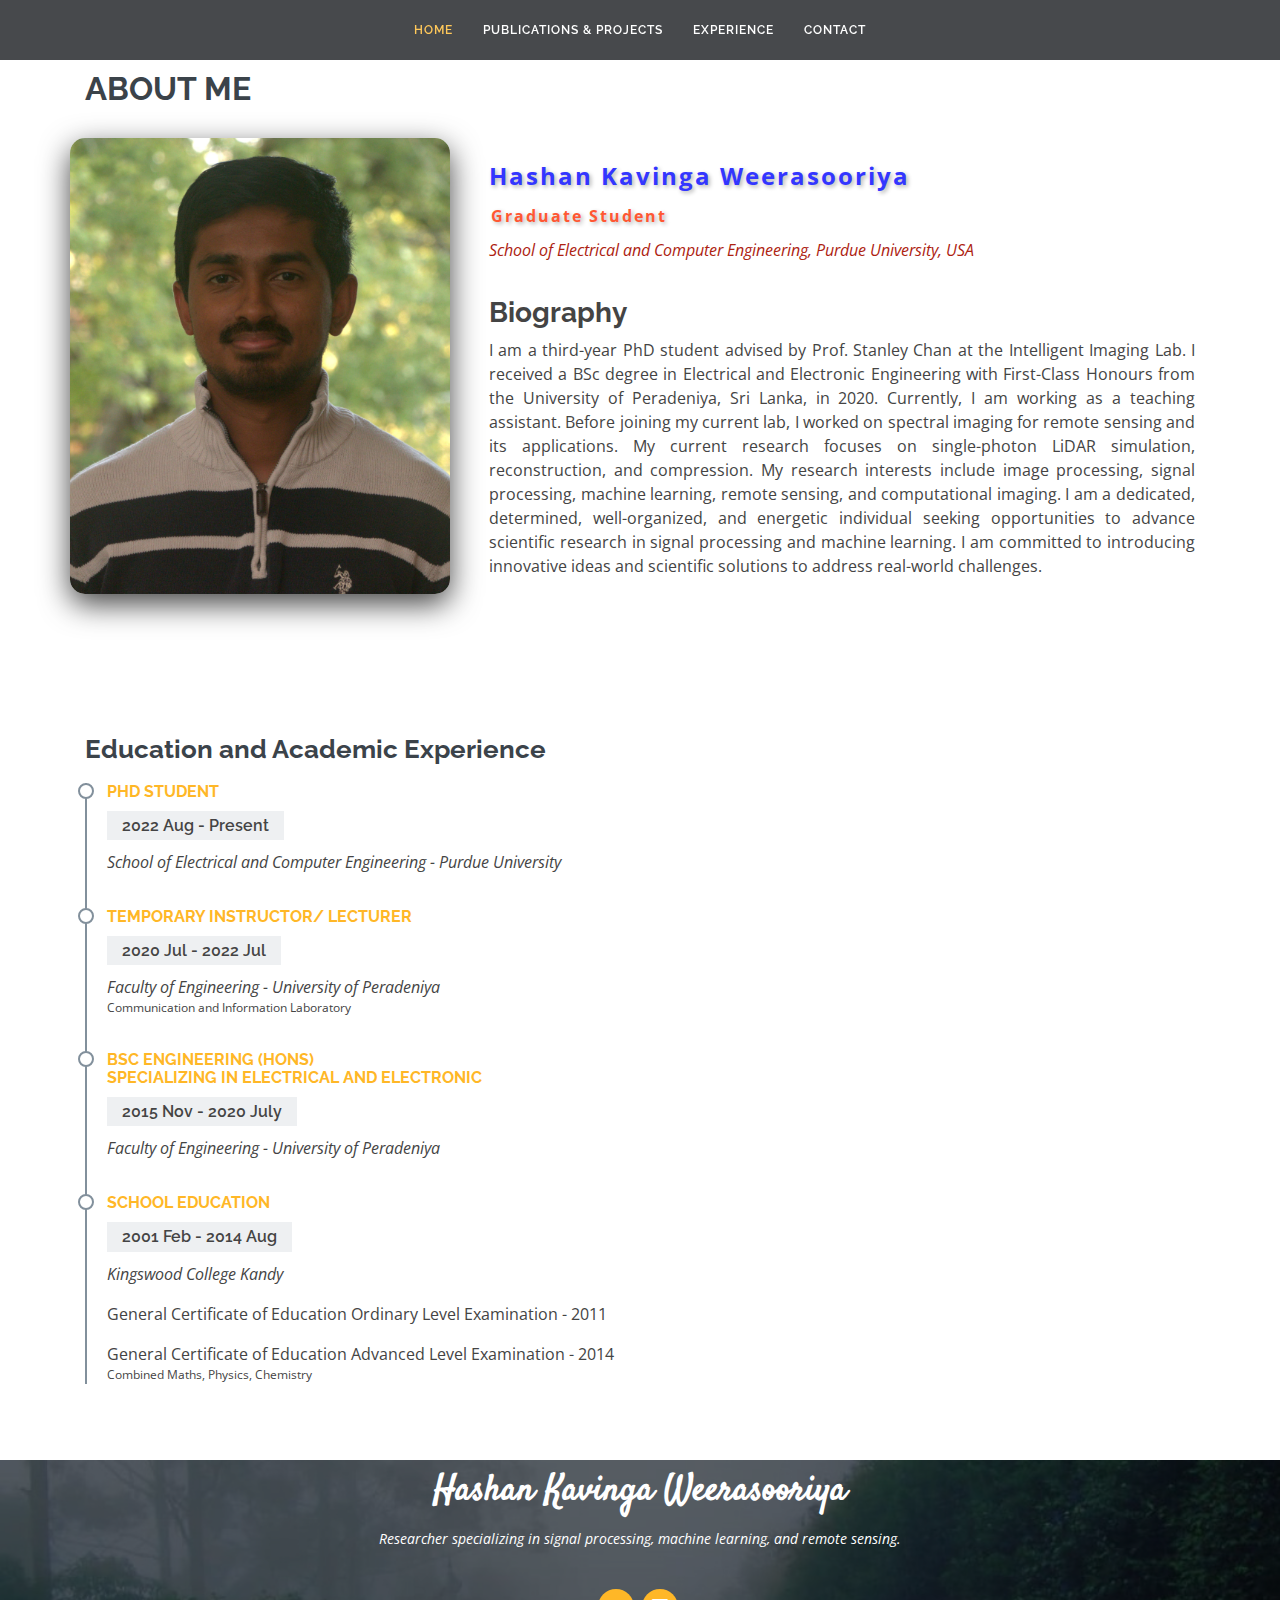
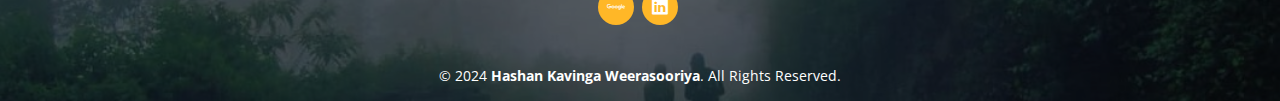
==== index.html @ 8a50fd87 "commit all the files" ====
<!DOCTYPE html>
<html lang="en">

<head>
  <meta charset="utf-8">
  <meta content="width=device-width, initial-scale=1.0" name="viewport">

  <title>H.M.H.K. Weerasooriya</title>
  <meta content="" name="descriptison">
  <meta content="" name="keywords">

  <!-- Favicons -->
  <link href="assets/img/favicon.webp" rel="icon">
  <link href="assets/img/favicon.webp" rel="apple-touch-icon">

  <!-- Google Fonts -->
  <link href="https://fonts.googleapis.com/css?family=Open+Sans:300,300i,400,400i,600,600i,700,700i|Raleway:300,300i,400,400i,500,500i,600,600i,700,700i|Satisfy" rel="stylesheet">

  <!-- Vendor CSS Files -->
  <link href="assets/vendor/bootstrap/css/bootstrap.min.css" rel="stylesheet">
  <link href="assets/vendor/icofont/icofont.min.css" rel="stylesheet">
  <link href="assets/vendor/boxicons/css/boxicons.min.css" rel="stylesheet">
  <link href="assets/vendor/owl.carousel/assets/owl.carousel.min.css" rel="stylesheet">
  <link href="assets/vendor/venobox/venobox.css" rel="stylesheet">

  <!-- Template Main CSS File -->
  <link href="assets/css/style.css" rel="stylesheet">

</head>

<body>

  <!-- ======= Header ======= -->
  <header id="header" class="fixed-top  d-flex justify-content-center align-items-center">

    <nav class="nav-menu d-none d-lg-block">
      <ul>
        <li class="active"><a href="index.html">Home</a></li>
        <li><a href="publications.html">Publications & Projects</a></li>
        <!-- <li><a href="projects.html">Projects</a></li> -->
        <li><a href="experience.html">Experience</a></li>
        <li><a href="contact-us.html">Contact</a></li>
        

      </ul>
    </nav><!-- .nav-menu -->

  </header><!-- End Header -->


  <main id="main">

    <!-- ======= About Me Section ======= -->
    <section id="about" class="about">
      <div class="container">

        <div class="section-title">
          <h2>About Me</h2>
          <p></p>
        </div>

        <div class="row">
          <div class="image col-lg-4 d-flex align-items-stretch justify-content-center justify-content-lg-start"></div>
          <div class="col-lg-8 d-flex flex-column align-items-stretch">
            <div class="content pl-lg-4 d-flex flex-column justify-content-center">
              <div class="row">
                <div class="col-lg-9">
                  <ul>
                    <li><span class="highlight-name">Hashan Kavinga Weerasooriya</span></li>
                    <li><span class="position">Graduate Student</span></li>
                    <li>
                      <span class="affiliation">
                        School of Electrical and Computer Engineering, Purdue University, USA
                      </span>
                    </li>
                  </ul>
                </div>
              </div>
              <div class="row mt-n4">


              </div>
            </div><!-- End .content-->

            <div class="skills-content pl-lg-4">
                <h3><strong>Biography</strong></h3>
                <p style="text-align:justify;">I am a third-year PhD student advised by Prof. Stanley Chan at the Intelligent Imaging Lab. I received a BSc degree in Electrical and Electronic Engineering with First-Class Honours from the University of Peradeniya, Sri Lanka, in 2020. Currently, I am working as a teaching assistant. Before joining my current lab, I worked on spectral imaging for remote sensing and its applications. My current research focuses on single-photon LiDAR simulation, reconstruction, and compression. My research interests include image processing, signal processing, machine learning, remote sensing, and computational imaging. I am a dedicated, determined, well-organized, and energetic individual seeking opportunities to advance scientific research in signal processing and machine learning. I am committed to introducing innovative ideas and scientific solutions to address real-world challenges.</p>
            </div>

          </div>
        </div>

      </div>
    </section><!-- End About Me Section -->

    <!-- ======= My Resume Section ======= -->
    <section id="resume" class="resume">
      <div class="container">
        <div class="row">
          <div class="col-lg-6">
            <h3 class="resume-title">Education and Academic Experience</h3>
            <div class="resume-item">
              <h4>PhD Student</h4>
              <h5>2022 Aug - Present</h5>
              <p><em>School of Electrical and Computer Engineering - Purdue University</em></p>
            </div>
            <div class="resume-item">
              <h4>Temporary Instructor/ Lecturer</h4>
              <h5>2020 Jul - 2022 Jul</h5>
              <p style="margin-bottom:0;"><em>Faculty of Engineering - University of Peradeniya</em></p>
              <p style="font-size:12px;">Communication and Information Laboratory</p>
            </div>
            <div class="resume-item">
              <h4>BSc Engineering (Hons) <br>Specializing in Electrical and Electronic</h4>
              <h5>2015 Nov - 2020 July</h5>
              <p><em>Faculty of Engineering - University of Peradeniya</em></p>
            </div>
            <div class="resume-item">
              <h4>School Education</h4>
              <h5>2001 Feb - 2014 Aug</h5>
              <p><em>Kingswood College Kandy</em></p>
              <p>General Certificate of Education Ordinary Level Examination - 2011</p>
              <p style="margin-bottom:0;">General Certificate of Education Advanced Level Examination - 2014</p>
              <p style="font-size:12px;">Combined Maths, Physics, Chemistry</p>
            </div>
          </div>
          <div class="col-lg-6">
        </div>

      </div>
    </section><!-- End My Resume Section -->

  </main><!-- End #main -->

  <!-- ======= Footer ======= -->
  <footer id="footer">
    <div class="container">
      <h3>Hashan Kavinga Weerasooriya</h3>
      <p>Researcher specializing in signal processing, machine learning, and remote sensing.</p>
      <div class="social-links">
        <a href="https://scholar.google.com/citations?user=Oo8KgJsAAAAJ&hl=en" target="_blank" class="google_scholar"><i class="icofont-brand-google"></i></a>
        <a href="https://www.linkedin.com/in/hashan-kavinga-weerasooriya-012121166/" target="_blank" class="linkedin"><i class="icofont-linkedin"></i></a>
      </div>
      <div class="copyright">
        &copy; 2024 <strong><span>Hashan Kavinga Weerasooriya</span></strong>. All Rights Reserved.
      </div>
    </div>
  </footer><!-- End Footer -->

  <a href="#" class="back-to-top"><i class="icofont-simple-up"></i></a>

  <!-- Vendor JS Files -->
  <script src="assets/vendor/jquery/jquery.min.js"></script>
  <script src="assets/vendor/bootstrap/js/bootstrap.bundle.min.js"></script>
  <script src="assets/vendor/jquery.easing/jquery.easing.min.js"></script>
  <script src="assets/vendor/php-email-form/validate.js"></script>
  <script src="assets/vendor/waypoints/jquery.waypoints.min.js"></script>
  <script src="assets/vendor/counterup/counterup.min.js"></script>
  <script src="assets/vendor/owl.carousel/owl.carousel.min.js"></script>
  <script src="assets/vendor/isotope-layout/isotope.pkgd.min.js"></script>
  <script src="assets/vendor/venobox/venobox.min.js"></script>

  <!-- Template Main JS File -->
  <script src="assets/js/main.js"></script>

</body>

</html>
---- assets/vendor/venobox/venobox.css ----
/* ------ venobox.css --------*/
.vbox-overlay *, .vbox-overlay *:before, .vbox-overlay *:after{
    -webkit-backface-visibility: hidden;
    -webkit-box-sizing:border-box;
    -moz-box-sizing:border-box;
    box-sizing:border-box;
}
.vbox-overlay * { 
    -webkit-backface-visibility: visible;
    backface-visibility: visible;
}
.vbox-overlay{
    display: -webkit-flex;
    display: flex;
    -webkit-flex-direction: column;
    flex-direction: column;
    -webkit-justify-content: center;
    justify-content: center;
    -webkit-align-items: center;
    align-items: center;
    position: fixed;
    left: 0;
    top: 0;
    bottom: 0;
    right: 0;
    z-index: 999999;
}

/* ----- navigation ----- */
.vbox-title{
    width: 100%;
    height: 40px;
    float: left;
    text-align: center;
    line-height: 28px;
    font-size: 12px;
    padding: 6px 50px;
    overflow: hidden;
    position: fixed;
    display: none;
    left: 0;
    z-index: 89;
}
.vbox-close{
    cursor: pointer;
    position: fixed;
    top: -1px;
    right: 0;
    width: 50px;
    height: 40px;
    padding: 6px;
    display: block;
    background-position:10px center;
    overflow: hidden;
    font-size: 24px;
    line-height: 1;
    text-align: center;
    z-index: 99;
}
.vbox-left{
    cursor: pointer;
    position: fixed;
    left: 0;
    height: 40px;
    overflow: hidden;
    line-height: 28px;
    font-size: 12px;
    z-index: 99;
    display: flex;
    align-items:center;
}
.vbox-num{
    display: inline-block;
    margin: 6px 0 6px 15px;
}
/* ----- Social share ----- */
.vbox-share{
    line-height: 28px;
    font-size: 12px;
    overflow: hidden;
    position: fixed;
    left: 0;
    z-index: 98;
    display: flex;
    align-items:center;
    justify-content: center;
    width: 100%;
    text-align: center;
}
.vbox-share svg{
    max-height: 28px;
    width: 28px;
    z-index: 10;
    margin-left: 12px;
    margin-top: 6px;
    margin-bottom: 6px;
    vertical-align: middle;
}


/* ----- navigation ARROWS ----- */
.vbox-next, .vbox-prev{
    position: fixed;
    top: 50%;
    margin-top: -15px;
    overflow: hidden;
    cursor: pointer;
    display: block;
    width: 45px;
    height: 45px;
    z-index: 99;
}
.vbox-next span, .vbox-prev span{
    position: relative;
    width: 20px;
    height: 20px;
    border: 2px solid transparent;
    border-top-color: #B6B6B6;
    border-right-color: #B6B6B6;
    text-indent: -100px;
    position: absolute;
    top: 8px;
    display: block;
}
.vbox-prev{
    left: 15px;
}
.vbox-next{
    right: 15px;
}
.vbox-prev span{
    left: 10px;
    -ms-transform: rotate(-135deg);
    -webkit-transform: rotate(-135deg);
    transform: rotate(-135deg);
}
.vbox-next span{
    -ms-transform: rotate(45deg);
    -webkit-transform: rotate(45deg);
    transform: rotate(45deg);
    right: 10px;
}
/* ------- inline window ------ */
.vbox-inline{
    width: 420px;
    height: 315px;
    height: 70vh;
    padding: 10px;
    background: #fff;
    margin: 0 auto;
    overflow: auto;
    text-align: left;
}
/* ------- Video & iFrames window ------ */
.venoframe{
    max-width: 100%;
    width: 100%;
    border: none;
    width: 100%;
    height: 260px;
    height: 70vh;
}
.venoframe.vbvid{
    height: 260px;
}
@media (min-width: 768px) {
    .venoframe, .vbox-inline{
        width: 90%;
        height: 360px;
        height: 70vh;
    }
    .venoframe.vbvid{
        width: 640px;
        height: 360px;
    }
}
@media (min-width: 992px) {
    .venoframe, .vbox-inline{
        max-width: 1200px;
        width: 80%;
        height: 540px;
        height: 70vh;
    }
    .venoframe.vbvid{
        width: 960px;
        height: 540px;
    }
}
/* 
Please do NOT edit this part! 
or at least read this note: http://i.imgur.com/7C0ws9e.gif
*/
.vbox-open{
    overflow: hidden;
}
.vbox-container{
    position: absolute;
    left: 0;
    right: 0;
    top: 0;
    bottom: 0;
    overflow-x: hidden;
    overflow-y: scroll;
    overflow-scrolling: touch;
    -webkit-overflow-scrolling: touch;
    z-index: 20;
    max-height: 100%;

}

.vbox-content{
    text-align: center;
    float: left;
    width: 100%;
    position: relative;
    overflow: hidden;
    padding: 20px 4%;
}
.vbox-container img{
    max-width: 100%;
    height: auto;
}
.vbox-figlio{
    box-shadow: 0 0 12px rgba(0,0,0,0.19), 0 6px 6px rgba(0,0,0,0.23);
    max-width: 100%;
    text-align: initial;
}
img.vbox-figlio{
    -webkit-user-select: none;
-khtml-user-select: none;
-moz-user-select: none;
-o-user-select: none;
user-select: none;
}
.vbox-content.swipe-left{
    margin-left: -200px !important;
}
.vbox-content.swipe-right{
    margin-left: 200px !important;
}
.vbox-animated{
    webkit-transition: margin 300ms ease-out;
    transition: margin 300ms ease-out;
}

/* ---------- preloader ----------
 * SPINKIT 
 * http://tobiasahlin.com/spinkit/
-------------------------------- */
.sk-double-bounce,.sk-rotating-plane{width:40px;height:40px;margin:40px auto}.sk-rotating-plane{background-color:#333;-webkit-animation:sk-rotatePlane 1.2s infinite ease-in-out;animation:sk-rotatePlane 1.2s infinite ease-in-out}@-webkit-keyframes sk-rotatePlane{0%{-webkit-transform:perspective(120px) rotateX(0) rotateY(0);transform:perspective(120px) rotateX(0) rotateY(0)}50%{-webkit-transform:perspective(120px) rotateX(-180.1deg) rotateY(0);transform:perspective(120px) rotateX(-180.1deg) rotateY(0)}100%{-webkit-transform:perspective(120px) rotateX(-180deg) rotateY(-179.9deg);transform:perspective(120px) rotateX(-180deg) rotateY(-179.9deg)}}@keyframes sk-rotatePlane{0%{-webkit-transform:perspective(120px) rotateX(0) rotateY(0);transform:perspective(120px) rotateX(0) rotateY(0)}50%{-webkit-transform:perspective(120px) rotateX(-180.1deg) rotateY(0);transform:perspective(120px) rotateX(-180.1deg) rotateY(0)}100%{-webkit-transform:perspective(120px) rotateX(-180deg) rotateY(-179.9deg);transform:perspective(120px) rotateX(-180deg) rotateY(-179.9deg)}}.sk-double-bounce{position:relative}.sk-double-bounce .sk-child{width:100%;height:100%;border-radius:50%;background-color:#333;opacity:.6;position:absolute;top:0;left:0;-webkit-animation:sk-doubleBounce 2s infinite ease-in-out;animation:sk-doubleBounce 2s infinite ease-in-out}.sk-chasing-dots .sk-child,.sk-spinner-pulse,.sk-three-bounce .sk-child{background-color:#333;border-radius:100%}.sk-double-bounce .sk-double-bounce2{-webkit-animation-delay:-1s;animation-delay:-1s}@-webkit-keyframes sk-doubleBounce{0%,100%{-webkit-transform:scale(0);transform:scale(0)}50%{-webkit-transform:scale(1);transform:scale(1)}}@keyframes sk-doubleBounce{0%,100%{-webkit-transform:scale(0);transform:scale(0)}50%{-webkit-transform:scale(1);transform:scale(1)}}.sk-wave{margin:40px auto;width:50px;height:40px;text-align:center;font-size:10px}.sk-wave .sk-rect{background-color:#333;height:100%;width:6px;display:inline-block;-webkit-animation:sk-waveStretchDelay 1.2s infinite ease-in-out;animation:sk-waveStretchDelay 1.2s infinite ease-in-out}.sk-wave .sk-rect1{-webkit-animation-delay:-1.2s;animation-delay:-1.2s}.sk-wave .sk-rect2{-webkit-animation-delay:-1.1s;animation-delay:-1.1s}.sk-wave .sk-rect3{-webkit-animation-delay:-1s;animation-delay:-1s}.sk-wave .sk-rect4{-webkit-animation-delay:-.9s;animation-delay:-.9s}.sk-wave .sk-rect5{-webkit-animation-delay:-.8s;animation-delay:-.8s}@-webkit-keyframes sk-waveStretchDelay{0%,100%,40%{-webkit-transform:scaleY(.4);transform:scaleY(.4)}20%{-webkit-transform:scaleY(1);transform:scaleY(1)}}@keyframes sk-waveStretchDelay{0%,100%,40%{-webkit-transform:scaleY(.4);transform:scaleY(.4)}20%{-webkit-transform:scaleY(1);transform:scaleY(1)}}.sk-wandering-cubes{margin:40px auto;width:40px;height:40px;position:relative}.sk-wandering-cubes .sk-cube{background-color:#333;width:10px;height:10px;position:absolute;top:0;left:0;-webkit-animation:sk-wanderingCube 1.8s ease-in-out -1.8s infinite both;animation:sk-wanderingCube 1.8s ease-in-out -1.8s infinite both}.sk-chasing-dots,.sk-spinner-pulse{width:40px;height:40px;margin:40px auto}.sk-wandering-cubes .sk-cube2{-webkit-animation-delay:-.9s;animation-delay:-.9s}@-webkit-keyframes sk-wanderingCube{0%{-webkit-transform:rotate(0);transform:rotate(0)}25%{-webkit-transform:translateX(30px) rotate(-90deg) scale(.5);transform:translateX(30px) rotate(-90deg) scale(.5)}50%{-webkit-transform:translateX(30px) translateY(30px) rotate(-179deg);transform:translateX(30px) translateY(30px) rotate(-179deg)}50.1%{-webkit-transform:translateX(30px) translateY(30px) rotate(-180deg);transform:translateX(30px) translateY(30px) rotate(-180deg)}75%{-webkit-transform:translateX(0) translateY(30px) rotate(-270deg) scale(.5);transform:translateX(0) translateY(30px) rotate(-270deg) scale(.5)}100%{-webkit-transform:rotate(-360deg);transform:rotate(-360deg)}}@keyframes sk-wanderingCube{0%{-webkit-transform:rotate(0);transform:rotate(0)}25%{-webkit-transform:translateX(30px) rotate(-90deg) scale(.5);transform:translateX(30px) rotate(-90deg) scale(.5)}50%{-webkit-transform:translateX(30px) translateY(30px) rotate(-179deg);transform:translateX(30px) translateY(30px) rotate(-179deg)}50.1%{-webkit-transform:translateX(30px) translateY(30px) rotate(-180deg);transform:translateX(30px) translateY(30px) rotate(-180deg)}75%{-webkit-transform:translateX(0) translateY(30px) rotate(-270deg) scale(.5);transform:translateX(0) translateY(30px) rotate(-270deg) scale(.5)}100%{-webkit-transform:rotate(-360deg);transform:rotate(-360deg)}}.sk-spinner-pulse{-webkit-animation:sk-pulseScaleOut 1s infinite ease-in-out;animation:sk-pulseScaleOut 1s infinite ease-in-out}@-webkit-keyframes sk-pulseScaleOut{0%{-webkit-transform:scale(0);transform:scale(0)}100%{-webkit-transform:scale(1);transform:scale(1);opacity:0}}@keyframes sk-pulseScaleOut{0%{-webkit-transform:scale(0);transform:scale(0)}100%{-webkit-transform:scale(1);transform:scale(1);opacity:0}}.sk-chasing-dots{position:relative;text-align:center;-webkit-animation:sk-chasingDotsRotate 2s infinite linear;animation:sk-chasingDotsRotate 2s infinite linear}.sk-chasing-dots .sk-child{width:60%;height:60%;display:inline-block;position:absolute;top:0;-webkit-animation:sk-chasingDotsBounce 2s infinite ease-in-out;animation:sk-chasingDotsBounce 2s infinite ease-in-out}.sk-chasing-dots .sk-dot2{top:auto;bottom:0;-webkit-animation-delay:-1s;animation-delay:-1s}@-webkit-keyframes sk-chasingDotsRotate{100%{-webkit-transform:rotate(360deg);transform:rotate(360deg)}}@keyframes sk-chasingDotsRotate{100%{-webkit-transform:rotate(360deg);transform:rotate(360deg)}}@-webkit-keyframes sk-chasingDotsBounce{0%,100%{-webkit-transform:scale(0);transform:scale(0)}50%{-webkit-transform:scale(1);transform:scale(1)}}@keyframes sk-chasingDotsBounce{0%,100%{-webkit-transform:scale(0);transform:scale(0)}50%{-webkit-transform:scale(1);transform:scale(1)}}.sk-three-bounce{margin:40px auto;width:80px;text-align:center}.sk-three-bounce .sk-child{width:20px;height:20px;display:inline-block;-webkit-animation:sk-three-bounce 1.4s ease-in-out 0s infinite both;animation:sk-three-bounce 1.4s ease-in-out 0s infinite both}.sk-circle .sk-child:before,.sk-fading-circle .sk-circle:before{display:block;border-radius:100%;content:'';background-color:#333}.sk-three-bounce .sk-bounce1{-webkit-animation-delay:-.32s;animation-delay:-.32s}.sk-three-bounce .sk-bounce2{-webkit-animation-delay:-.16s;animation-delay:-.16s}@-webkit-keyframes sk-three-bounce{0%,100%,80%{-webkit-transform:scale(0);transform:scale(0)}40%{-webkit-transform:scale(1);transform:scale(1)}}@keyframes sk-three-bounce{0%,100%,80%{-webkit-transform:scale(0);transform:scale(0)}40%{-webkit-transform:scale(1);transform:scale(1)}}.sk-circle{margin:40px auto;width:40px;height:40px;position:relative}.sk-circle .sk-child{width:100%;height:100%;position:absolute;left:0;top:0}.sk-circle .sk-child:before{margin:0 auto;width:15%;height:15%;-webkit-animation:sk-circleBounceDelay 1.2s infinite ease-in-out both;animation:sk-circleBounceDelay 1.2s infinite ease-in-out both}.sk-circle .sk-circle2{-webkit-transform:rotate(30deg);-ms-transform:rotate(30deg);transform:rotate(30deg)}.sk-circle .sk-circle3{-webkit-transform:rotate(60deg);-ms-transform:rotate(60deg);transform:rotate(60deg)}.sk-circle .sk-circle4{-webkit-transform:rotate(90deg);-ms-transform:rotate(90deg);transform:rotate(90deg)}.sk-circle .sk-circle5{-webkit-transform:rotate(120deg);-ms-transform:rotate(120deg);transform:rotate(120deg)}.sk-circle .sk-circle6{-webkit-transform:rotate(150deg);-ms-transform:rotate(150deg);transform:rotate(150deg)}.sk-circle .sk-circle7{-webkit-transform:rotate(180deg);-ms-transform:rotate(180deg);transform:rotate(180deg)}.sk-circle .sk-circle8{-webkit-transform:rotate(210deg);-ms-transform:rotate(210deg);transform:rotate(210deg)}.sk-circle .sk-circle9{-webkit-transform:rotate(240deg);-ms-transform:rotate(240deg);transform:rotate(240deg)}.sk-circle .sk-circle10{-webkit-transform:rotate(270deg);-ms-transform:rotate(270deg);transform:rotate(270deg)}.sk-circle .sk-circle11{-webkit-transform:rotate(300deg);-ms-transform:rotate(300deg);transform:rotate(300deg)}.sk-circle .sk-circle12{-webkit-transform:rotate(330deg);-ms-transform:rotate(330deg);transform:rotate(330deg)}.sk-circle .sk-circle2:before{-webkit-animation-delay:-1.1s;animation-delay:-1.1s}.sk-circle .sk-circle3:before{-webkit-animation-delay:-1s;animation-delay:-1s}.sk-circle .sk-circle4:before{-webkit-animation-delay:-.9s;animation-delay:-.9s}.sk-circle .sk-circle5:before{-webkit-animation-delay:-.8s;animation-delay:-.8s}.sk-circle .sk-circle6:before{-webkit-animation-delay:-.7s;animation-delay:-.7s}.sk-circle .sk-circle7:before{-webkit-animation-delay:-.6s;animation-delay:-.6s}.sk-circle .sk-circle8:before{-webkit-animation-delay:-.5s;animation-delay:-.5s}.sk-circle .sk-circle9:before{-webkit-animation-delay:-.4s;animation-delay:-.4s}.sk-circle .sk-circle10:before{-webkit-animation-delay:-.3s;animation-delay:-.3s}.sk-circle .sk-circle11:before{-webkit-animation-delay:-.2s;animation-delay:-.2s}.sk-circle .sk-circle12:before{-webkit-animation-delay:-.1s;animation-delay:-.1s}@-webkit-keyframes sk-circleBounceDelay{0%,100%,80%{-webkit-transform:scale(0);transform:scale(0)}40%{-webkit-transform:scale(1);transform:scale(1)}}@keyframes sk-circleBounceDelay{0%,100%,80%{-webkit-transform:scale(0);transform:scale(0)}40%{-webkit-transform:scale(1);transform:scale(1)}}.sk-cube-grid{width:40px;height:40px;margin:40px auto}.sk-cube-grid .sk-cube{width:33.33%;height:33.33%;background-color:#333;float:left;-webkit-animation:sk-cubeGridScaleDelay 1.3s infinite ease-in-out;animation:sk-cubeGridScaleDelay 1.3s infinite ease-in-out}.sk-cube-grid .sk-cube1{-webkit-animation-delay:.2s;animation-delay:.2s}.sk-cube-grid .sk-cube2{-webkit-animation-delay:.3s;animation-delay:.3s}.sk-cube-grid .sk-cube3{-webkit-animation-delay:.4s;animation-delay:.4s}.sk-cube-grid .sk-cube4{-webkit-animation-delay:.1s;animation-delay:.1s}.sk-cube-grid .sk-cube5{-webkit-animation-delay:.2s;animation-delay:.2s}.sk-cube-grid .sk-cube6{-webkit-animation-delay:.3s;animation-delay:.3s}.sk-cube-grid .sk-cube7{-webkit-animation-delay:0ms;animation-delay:0ms}.sk-cube-grid .sk-cube8{-webkit-animation-delay:.1s;animation-delay:.1s}.sk-cube-grid .sk-cube9{-webkit-animation-delay:.2s;animation-delay:.2s}@-webkit-keyframes sk-cubeGridScaleDelay{0%,100%,70%{-webkit-transform:scale3D(1,1,1);transform:scale3D(1,1,1)}35%{-webkit-transform:scale3D(0,0,1);transform:scale3D(0,0,1)}}@keyframes sk-cubeGridScaleDelay{0%,100%,70%{-webkit-transform:scale3D(1,1,1);transform:scale3D(1,1,1)}35%{-webkit-transform:scale3D(0,0,1);transform:scale3D(0,0,1)}}.sk-fading-circle{margin:40px auto;width:40px;height:40px;position:relative}.sk-fading-circle .sk-circle{width:100%;height:100%;position:absolute;left:0;top:0}.sk-fading-circle .sk-circle:before{margin:0 auto;width:15%;height:15%;-webkit-animation:sk-circleFadeDelay 1.2s infinite ease-in-out both;animation:sk-circleFadeDelay 1.2s infinite ease-in-out both}.sk-fading-circle .sk-circle2{-webkit-transform:rotate(30deg);-ms-transform:rotate(30deg);transform:rotate(30deg)}.sk-fading-circle .sk-circle3{-webkit-transform:rotate(60deg);-ms-transform:rotate(60deg);transform:rotate(60deg)}.sk-fading-circle .sk-circle4{-webkit-transform:rotate(90deg);-ms-transform:rotate(90deg);transform:rotate(90deg)}.sk-fading-circle .sk-circle5{-webkit-transform:rotate(120deg);-ms-transform:rotate(120deg);transform:rotate(120deg)}.sk-fading-circle .sk-circle6{-webkit-transform:rotate(150deg);-ms-transform:rotate(150deg);transform:rotate(150deg)}.sk-fading-circle .sk-circle7{-webkit-transform:rotate(180deg);-ms-transform:rotate(180deg);transform:rotate(180deg)}.sk-fading-circle .sk-circle8{-webkit-transform:rotate(210deg);-ms-transform:rotate(210deg);transform:rotate(210deg)}.sk-fading-circle .sk-circle9{-webkit-transform:rotate(240deg);-ms-transform:rotate(240deg);transform:rotate(240deg)}.sk-fading-circle .sk-circle10{-webkit-transform:rotate(270deg);-ms-transform:rotate(270deg);transform:rotate(270deg)}.sk-fading-circle .sk-circle11{-webkit-transform:rotate(300deg);-ms-transform:rotate(300deg);transform:rotate(300deg)}.sk-fading-circle .sk-circle12{-webkit-transform:rotate(330deg);-ms-transform:rotate(330deg);transform:rotate(330deg)}.sk-fading-circle .sk-circle2:before{-webkit-animation-delay:-1.1s;animation-delay:-1.1s}.sk-fading-circle .sk-circle3:before{-webkit-animation-delay:-1s;animation-delay:-1s}.sk-fading-circle .sk-circle4:before{-webkit-animation-delay:-.9s;animation-delay:-.9s}.sk-fading-circle .sk-circle5:before{-webkit-animation-delay:-.8s;animation-delay:-.8s}.sk-fading-circle .sk-circle6:before{-webkit-animation-delay:-.7s;animation-delay:-.7s}.sk-fading-circle .sk-circle7:before{-webkit-animation-delay:-.6s;animation-delay:-.6s}.sk-fading-circle .sk-circle8:before{-webkit-animation-delay:-.5s;animation-delay:-.5s}.sk-fading-circle .sk-circle9:before{-webkit-animation-delay:-.4s;animation-delay:-.4s}.sk-fading-circle .sk-circle10:before{-webkit-animation-delay:-.3s;animation-delay:-.3s}.sk-fading-circle .sk-circle11:before{-webkit-animation-delay:-.2s;animation-delay:-.2s}.sk-fading-circle .sk-circle12:before{-webkit-animation-delay:-.1s;animation-delay:-.1s}@-webkit-keyframes sk-circleFadeDelay{0%,100%,39%{opacity:0}40%{opacity:1}}@keyframes sk-circleFadeDelay{0%,100%,39%{opacity:0}40%{opacity:1}}.sk-folding-cube{margin:40px auto;width:40px;height:40px;position:relative;-webkit-transform:rotateZ(45deg);transform:rotateZ(45deg)}.sk-folding-cube .sk-cube{float:left;width:50%;height:50%;position:relative;-webkit-transform:scale(1.1);-ms-transform:scale(1.1);transform:scale(1.1)}.sk-folding-cube .sk-cube:before{content:'';position:absolute;top:0;left:0;width:100%;height:100%;background-color:#333;-webkit-animation:sk-foldCubeAngle 2.4s infinite linear both;animation:sk-foldCubeAngle 2.4s infinite linear both;-webkit-transform-origin:100% 100%;-ms-transform-origin:100% 100%;transform-origin:100% 100%}.sk-folding-cube .sk-cube2{-webkit-transform:scale(1.1) rotateZ(90deg);transform:scale(1.1) rotateZ(90deg)}.sk-folding-cube .sk-cube3{-webkit-transform:scale(1.1) rotateZ(180deg);transform:scale(1.1) rotateZ(180deg)}.sk-folding-cube .sk-cube4{-webkit-transform:scale(1.1) rotateZ(270deg);transform:scale(1.1) rotateZ(270deg)}.sk-folding-cube .sk-cube2:before{-webkit-animation-delay:.3s;animation-delay:.3s}.sk-folding-cube .sk-cube3:before{-webkit-animation-delay:.6s;animation-delay:.6s}.sk-folding-cube .sk-cube4:before{-webkit-animation-delay:.9s;animation-delay:.9s}@-webkit-keyframes sk-foldCubeAngle{0%,10%{-webkit-transform:perspective(140px) rotateX(-180deg);transform:perspective(140px) rotateX(-180deg);opacity:0}25%,75%{-webkit-transform:perspective(140px) rotateX(0);transform:perspective(140px) rotateX(0);opacity:1}100%,90%{-webkit-transform:perspective(140px) rotateY(180deg);transform:perspective(140px) rotateY(180deg);opacity:0}}@keyframes sk-foldCubeAngle{0%,10%{-webkit-transform:perspective(140px) rotateX(-180deg);transform:perspective(140px) rotateX(-180deg);opacity:0}25%,75%{-webkit-transform:perspective(140px) rotateX(0);transform:perspective(140px) rotateX(0);opacity:1}100%,90%{-webkit-transform:perspective(140px) rotateY(180deg);transform:perspective(140px) rotateY(180deg);opacity:0}}
---- assets/css/style.css ----
/**
* Template Name: Laura - v2.0.0
* Template URL: https://bootstrapmade.com/laura-free-creative-bootstrap-theme/
* Author: BootstrapMade.com
* License: https://bootstrapmade.com/license/
*/

/*--------------------------------------------------------------
# General
--------------------------------------------------------------*/
body {
  font-family: "Open Sans", sans-serif;
  color: #444444;
}

a {
  color: #ffb727;
}

a:hover {
  color: #ffc85a;
  text-decoration: none;
}

h1, h2, h3, h4, h5, h6 {
  font-family: "Raleway", sans-serif;
}

/*--------------------------------------------------------------
# Back to top button
--------------------------------------------------------------*/
.back-to-top {
  position: fixed;
  display: none;
  right: 15px;
  bottom: 15px;
  z-index: 99999;
}

.back-to-top i {
  display: flex;
  align-items: center;
  justify-content: center;
  font-size: 24px;
  width: 40px;
  height: 40px;
  border-radius: 4px;
  background: #ffb727;
  color: #fff;
  transition: all 0.4s;
}

.back-to-top i:hover {
  background: #ffc550;
  color: #fff;
}

/*--------------------------------------------------------------
# Header
--------------------------------------------------------------*/
#header {
  height: 60px; /* Keep the header height fixed */
  background: rgba(25, 28, 31, 0.8); /* Ensure the header has a background color */
  position: fixed; /* Make it fixed at the top */
  top: 0;
  left: 0;
  width: 100%;
  z-index: 997; /* Ensure it stays on top */
}

#header.header-scrolled {
  background: rgba(25, 28, 31, 0.8);
  height: 60px;
}

/*--------------------------------------------------------------
# Navigation Menu
--------------------------------------------------------------*/
/* Desktop Navigation */
.nav-menu, .nav-menu * {
  margin: 0;
  padding: 0;
  list-style: none;
}

.nav-menu > ul {
  display: flex;
}

.nav-menu > ul > li {
  position: relative;
  justify-content: center;
}

.nav-menu a {
  display: block;
  position: relative;
  color: #fff;
  padding: 10px 15px;
  transition: 0.3s;
  font-size: 12px;
  font-family: "Raleway", sans-serif;
  text-transform: uppercase;
  font-weight: 600;
  letter-spacing: 1px;
}

.nav-menu a:hover, .nav-menu .active > a, .nav-menu li:hover > a {
  color: #ffc85a;
  text-decoration: none;
}

.nav-menu .drop-down ul {
  display: block;
  position: absolute;
  left: 0;
  top: calc(100% + 30px);
  z-index: 99;
  opacity: 0;
  visibility: hidden;
  padding: 10px 0;
  background: #fff;
  box-shadow: 0px 0px 30px rgba(127, 137, 161, 0.25);
  transition: ease all 0.3s;
}

.nav-menu .drop-down:hover > ul {
  opacity: 1;
  top: 100%;
  visibility: visible;
}

.nav-menu .drop-down li {
  min-width: 180px;
  position: relative;
}

.nav-menu .drop-down ul a {
  padding: 10px 20px;
  font-size: 14px;
  font-weight: 500;
  text-transform: none;
  color: #3b434a;
}

.nav-menu .drop-down ul a:hover, .nav-menu .drop-down ul .active > a, .nav-menu .drop-down ul li:hover > a {
  color: #ffb727;
}

.nav-menu .drop-down > a:after {
  content: "\ea99";
  font-family: IcoFont;
  padding-left: 5px;
}

.nav-menu .drop-down .drop-down ul {
  top: 0;
  left: calc(100% - 30px);
}

.nav-menu .drop-down .drop-down:hover > ul {
  opacity: 1;
  top: 0;
  left: 100%;
}

.nav-menu .drop-down .drop-down > a {
  padding-right: 35px;
}

.nav-menu .drop-down .drop-down > a:after {
  content: "\eaa0";
  font-family: IcoFont;
  position: absolute;
  right: 15px;
}

@media (max-width: 1366px) {
  .nav-menu .drop-down .drop-down ul {
    left: -90%;
  }
  .nav-menu .drop-down .drop-down:hover > ul {
    left: -100%;
  }
  .nav-menu .drop-down .drop-down > a:after {
    content: "\ea9d";
  }
}

/* Mobile Navigation */
.mobile-nav-toggle {
  position: fixed;
  right: 15px;
  top: 15px;
  z-index: 9998;
  border: 0;
  background: none;
  font-size: 24px;
  transition: all 0.4s;
  outline: none !important;
  line-height: 1;
  cursor: pointer;
  text-align: right;
}

.mobile-nav-toggle i {
  color: #fff;
}

.mobile-nav {
  position: fixed;
  top: 55px;
  right: 15px;
  bottom: 15px;
  left: 15px;
  z-index: 9999;
  overflow-y: auto;
  background: #fff;
  transition: ease-in-out 0.2s;
  opacity: 0;
  visibility: hidden;
  border-radius: 10px;
  padding: 10px 0;
}

.mobile-nav * {
  margin: 0;
  padding: 0;
  list-style: none;
}

.mobile-nav a {
  display: block;
  position: relative;
  color: #3b434a;
  padding: 10px 20px;
  font-weight: 500;
  outline: none;
}

.mobile-nav a:hover, .mobile-nav .active > a, .mobile-nav li:hover > a {
  color: #ffb727;
  text-decoration: none;
}

.mobile-nav .drop-down > a:after {
  content: "\ea99";
  font-family: IcoFont;
  padding-left: 10px;
  position: absolute;
  right: 15px;
}

.mobile-nav .active.drop-down > a:after {
  content: "\eaa1";
}

.mobile-nav .drop-down > a {
  padding-right: 35px;
}

.mobile-nav .drop-down ul {
  display: none;
  overflow: hidden;
}

.mobile-nav .drop-down li {
  padding-left: 20px;
}

.mobile-nav-overly {
  width: 100%;
  height: 100%;
  z-index: 9997;
  top: 0;
  left: 0;
  position: fixed;
  background: rgba(36, 41, 46, 0.6);
  overflow: hidden;
  display: none;
  transition: ease-in-out 0.2s;
}

.mobile-nav-active {
  overflow: hidden;
}

.mobile-nav-active .mobile-nav {
  opacity: 1;
  visibility: visible;
}

.mobile-nav-active .mobile-nav-toggle i {
  color: #fff;
}

/*--------------------------------------------------------------
# Hero Section
--------------------------------------------------------------*/
#hero {
  width: 100%;
  height: 100vh;
  background: url("../img/hero-bg.jpg") top right;
  background-size: cover;
  position: relative;
}

#hero:before {
  content: "";
  background: rgba(0, 0, 0, 0.65);
  position: absolute;
  bottom: 0;
  top: 0;
  left: 0;
  right: 0;
}

#hero .hero-container {
  position: absolute;
  bottom: 0;
  top: 0;
  left: 0;
  right: 0;
  display: flex;
  justify-content: center;
  align-items: center;
  flex-direction: column;
  padding: 0 15px;
}

#hero h1 {
  margin: 0 0 10px 0;
  font-size: 64px;
  font-family: "Satisfy", serif;
  color: #fff;
}

#hero h2 {
  color: #eee;
  margin-bottom: 50px;
  font-size: 13px;
  font-weight: 500;
  letter-spacing: 1px;
  text-transform: uppercase;
}

#hero .btn-scroll {
  transition: 0.4s;
  color: rgba(255, 255, 255, 0.6);
  animation: up-down 1s ease-in-out infinite alternate-reverse both;
}

#hero .btn-scroll i {
  font-size: 48px;
}

#hero .btn-scroll:hover {
  color: #ffb727;
}

@media (min-width: 1024px) {
  #hero {
    background-attachment: fixed;
  }
}

@media (max-width: 575px) {
  #hero h1 {
    font-size: 40px;
  }
  #hero h2 {
    text-align: center;
    margin-bottom: 30px;
  }
}

@-webkit-keyframes up-down {
  0% {
    transform: translateY(5px);
  }
  100% {
    transform: translateY(-5px);
  }
}

@keyframes up-down {
  0% {
    transform: translateY(5px);
  }
  100% {
    transform: translateY(-5px);
  }
}

/*--------------------------------------------------------------
# Sections General
--------------------------------------------------------------*/
section {
  padding: 60px 0;
}

.section-bg {
  background-color: white;
}

.section-title {
  text-align: left;
  padding: 10px 0;
  position: relative;
}

.section-title h2 {
  font-size: 32px;
  font-weight: 700;
  text-transform: uppercase;
  margin-bottom: 20px;
  padding-bottom: 0;
  color: #3b434a;
  position: relative;
  z-index: 2;
}

.section-title span {
  position: absolute;
  top: 30px;
  color: #eef0f2;
  left: 0;
  right: 0;
  z-index: 1;
  font-weight: 700;
  font-size: 52px;
  text-transform: uppercase;
  line-height: 0;
}

.section-title p {
  margin-bottom: 0;
  position: relative;
  z-index: 2;
}

@media (max-width: 575px) {
  .section-title h2 {
    font-size: 28px;
    margin-bottom: 15px;
  }
  .section-title span {
    font-size: 38px;
  }
}

/*--------------------------------------------------------------
# About Me
--------------------------------------------------------------*/
.about .content h3 {
  font-weight: 700;
  font-size: 26px;
  color: #3b434a;
  text-transform: uppercase;
}

.about .content p {
  margin-bottom: 0;
}

.about .content ul {
  list-style: none;
  padding: 0;
  margin-top: 20px;
}

.about .content ul li {
  padding-bottom: 10px;
}

.about .content ul i {
  font-size: 20px;
  padding-right: 2px;
  color: #ffb727;
}

.about .content .count-box {
  width: 100%;
}

.about .content .count-box i {
  display: block;
  font-size: 36px;
  color: #ffb727;
  float: left;
}

.about .content .count-box span {
  font-size: 36px;
  line-height: 30px;
  display: block;
  font-weight: 700;
  color: #3b434a;
  margin-left: 50px;
}

.about .content .count-box p {
  padding: 15px 0 0 0;
  margin: 0 0 0 50px;
  font-family: "Raleway", sans-serif;
  font-size: 14px;
  color: #5d6a75;
}

.about .content .count-box a {
  font-weight: 600;
  display: block;
  margin-top: 20px;
  color: #5d6a75;
  font-size: 15px;
  font-family: "Satisfy", serif;
  transition: ease-in-out 0.3s;
}

.about .content .count-box a:hover {
  color: #82909c;
}

.about .image {
  background: url("../img/me.jpeg") center center no-repeat;
  background-size: cover;
  min-height: 300px;
  width: 10%;
  border-radius: 15px; /* Rounded corners */
  box-shadow: 0px 10px 30px; /* Adds depth with a shadow */
  position: relative;
  overflow: hidden; /* Ensures that content inside doesn't overflow the rounded corners */
}




.about .highlight-name {
  font-weight: bold;
  font-size: 1.5rem;
  color: #3336ff; /* Vibrant color */
  letter-spacing: 2px;
  text-shadow: 2px 2px 4px rgba(0, 0, 0, 0.3); /* Adds depth */
  text-align: left; /* Left justify the name */
}

.about .affiliation {
  font-size: 1rem;
  color: #ad2210; /* Dark contrasting color */
  font-style: italic;
  line-height: 1.6;
  margin-bottom: 10px;
  text-align: left; /* Left justify the affiliation */
}

.about .position {
  font-weight: bold;
  font-size: 1.0rem;
  color: #FF5733; /* Vibrant color */
  letter-spacing: 2px;
  text-shadow: 2px 2px 4px rgba(0, 0, 0, 0.3); /* Adds depth */
  padding: 2px;
  text-align: left; /* Left justify the name */
}



.about .skills-content {
  margin-top: 30px;
}

.about .skills-content .progress {
  height: 50px;
  display: block;
  background: none;
}

.about .skills-content .progress .skill {
  padding: 0;
  margin: 0 0 6px 0;
  text-transform: uppercase;
  display: block;
  font-weight: 700;
  font-family: "Raleway", sans-serif;
  color: #3b434a;
}

.about .skills-content .progress .skill .val {
  float: right;
  font-style: normal;
}

.about .skills-content .progress-bar-wrap {
  background: #e6e8eb;
}

.about .skills-content .progress-bar {
  width: 1px;
  height: 10px;
  transition: .9s;
  background-color: #ffb727;
}

/*--------------------------------------------------------------
# My Resume
--------------------------------------------------------------*/
.resume .resume-title {
  font-size: 26px;
  font-weight: 700;
  margin-top: 20px;
  margin-bottom: 20px;
  color: #3b434a;
}

.resume .resume-item {
  padding: 0 0 20px 20px;
  margin-top: -2px;
  border-left: 2px solid #82909c;
  position: relative;
}

.resume .resume-item h4 {
  line-height: 18px;
  font-size: 16px;
  font-weight: 700;
  text-transform: uppercase;
  color: #ffb727;
  margin-bottom: 10px;
}

.resume .resume-item h5 {
  font-size: 16px;
  background: #eef0f2;
  padding: 5px 15px;
  display: inline-block;
  font-weight: 600;
  margin-bottom: 10px;
}

.resume .resume-item ul {
  padding-left: 20px;
}

.resume .resume-item ul li {
  padding-bottom: 10px;
}

.resume .resume-item:last-child {
  padding-bottom: 0;
}

.resume .resume-item::before {
  content: "";
  position: absolute;
  width: 16px;
  height: 16px;
  border-radius: 50px;
  left: -9px;
  top: 0;
  background: #fff;
  border: 2px solid #82909c;
}

/*--------------------------------------------------------------
# My Services
--------------------------------------------------------------*/
.services .icon-box {
  width: 300px; /* Makes the box span the entire width of the page */
  height: auto; /* Automatically adjusts the height based on content */
  padding: 30px; /* Padding inside the box */
  position: relative;
  overflow: hidden;
  background: #fff;
  box-shadow: 0 10px 29px 0 rgba(68, 88, 144, 0.1);
  transition: all 0.3s ease-in-out;
  text-align: center;
  border: 1px solid #fff;
}

.services .icon {
  margin: 0 auto 20px auto;
  padding-top: 17px;
  display: inline-block;
  text-align: center;
  border-radius: 50%;
  width: 72px;
  height: 72px;
  background: #fff4df;
}

.services .icon i {
  font-size: 36px;
  line-height: 1;
  color: #ffb727;
}

.services .title {
  font-weight: 700;
  margin-bottom: 15px;
  font-size: 18px;
}

.services .title a {
  color: #111;
  transition: 0.3s;
}

.services .description {
  font-size: 15px;
  line-height: 28px;
  margin-bottom: 0;
}

.services .icon-box:hover {
  border-color: #ffb727;
}

.services .icon-box:hover .title a {
  color: #ffb727;
}

/*--------------------------------------------------------------
# Testimonials
--------------------------------------------------------------*/
.testimonials {
  padding: 80px 0;
  background: url("../img/testimonials-bg.jpg") no-repeat;
  background-position: center center;
  background-size: cover;
  position: relative;
}

.testimonials::before {
  content: "";
  position: absolute;
  left: 0;
  right: 0;
  top: 0;
  bottom: 0;
  background: rgba(14, 16, 17, 0.7);
}

.testimonials .section-header {
  margin-bottom: 40px;
}

.testimonials .testimonial-item {
  text-align: center;
  color: #fff;
}

.testimonials .testimonial-item .testimonial-img {
  width: 100px;
  border-radius: 50%;
  border: 6px solid rgba(255, 255, 255, 0.15);
  margin: 0 auto;
}

.testimonials .testimonial-item h3 {
  font-size: 20px;
  font-weight: bold;
  margin: 10px 0 5px 0;
  color: #fff;
}

.testimonials .testimonial-item h4 {
  font-size: 14px;
  color: #ddd;
  margin: 0 0 15px 0;
}

.testimonials .testimonial-item .quote-icon-left, .testimonials .testimonial-item .quote-icon-right {
  color: rgba(255, 255, 255, 0.4);
  font-size: 26px;
}

.testimonials .testimonial-item .quote-icon-left {
  display: inline-block;
  left: -5px;
  position: relative;
}

.testimonials .testimonial-item .quote-icon-right {
  display: inline-block;
  right: -5px;
  position: relative;
  top: 10px;
}

.testimonials .testimonial-item p {
  font-style: italic;
  margin: 0 auto 15px auto;
  color: #eee;
}

.testimonials .owl-nav, .testimonials .owl-dots {
  margin-top: 5px;
  text-align: center;
}

.testimonials .owl-dot {
  display: inline-block;
  margin: 0 5px;
  width: 12px;
  height: 12px;
  border-radius: 50%;
  background-color: rgba(255, 255, 255, 0.4) !important;
}

.testimonials .owl-dot.active {
  background-color: #ffb727 !important;
}

@media (min-width: 1024px) {
  .testimonials {
    background-attachment: fixed;
  }
}

@media (min-width: 992px) {
  .testimonials .testimonial-item p {
    width: 80%;
  }
}

/*--------------------------------------------------------------
# My Portfolio
--------------------------------------------------------------*/
.portfolio #portfolio-flters {
  list-style: none;
  margin-bottom: 20px;
}

.portfolio #portfolio-flters li {
  cursor: pointer;
  display: inline-block;
  margin: 0 10px 10px 10px;
  font-size: 15px;
  font-weight: 600;
  line-height: 1;
  padding: 7px 10px;
  text-transform: uppercase;
  color: #444444;
  transition: all 0.3s ease-in-out;
  border: 2px solid #fff;
}

.portfolio #portfolio-flters li:hover, .portfolio #portfolio-flters li.filter-active {
  color: #f3a200;
  border-color: #ffb727;
}

.portfolio .portfolio-item {
  margin-bottom: 30px;
}

.portfolio .portfolio-item .portfolio-img {
  overflow: hidden;
}

.portfolio .portfolio-item .portfolio-img img {
  transition: all 0.8s ease-in-out;
}

.portfolio .portfolio-item .portfolio-info {
  opacity: 0;
  position: absolute;
  left: 15px;
  bottom: 0;
  z-index: 3;
  right: 15px;
  transition: all ease-in-out 0.3s;
  background: rgba(0, 0, 0, 0.5);
  padding: 10px 15px;
}

.portfolio .portfolio-item .portfolio-info h4 {
  font-size: 18px;
  color: #fff;
  font-weight: 600;
  color: #fff;
  margin-bottom: 0px;
}

.portfolio .portfolio-item .portfolio-info p {
  color: rgba(255, 255, 255, 0.8);
  font-size: 14px;
  margin-bottom: 0;
}

.portfolio .portfolio-item .portfolio-info .preview-link, .portfolio .portfolio-item .portfolio-info .details-link {
  position: absolute;
  right: 40px;
  font-size: 24px;
  top: calc(50% - 18px);
  color: #fff;
  transition: 0.3s;
}

.portfolio .portfolio-item .portfolio-info .preview-link:hover, .portfolio .portfolio-item .portfolio-info .details-link:hover {
  color: #ffc041;
}

.portfolio .portfolio-item .portfolio-info .details-link {
  right: 10px;
}

.portfolio .portfolio-item:hover .portfolio-img img {
  transform: scale(1.2);
}

.portfolio .portfolio-item:hover .portfolio-info {
  opacity: 1;
}

/*--------------------------------------------------------------
# Pricing
--------------------------------------------------------------*/
.pricing .box {
  padding: 20px;
  background: #fff;
  text-align: center;
  box-shadow: 0px 0px 4px rgba(0, 0, 0, 0.12);
  border-radius: 5px;
  position: relative;
  overflow: hidden;
}

.pricing h3 {
  font-weight: 400;
  margin: -20px -20px 20px -20px;
  padding: 20px 15px;
  font-size: 16px;
  font-weight: 600;
  color: #777777;
  background: #f8f8f8;
}

.pricing h4 {
  font-size: 36px;
  color: #ffb727;
  font-weight: 600;
  font-family: "Open Sans", sans-serif;
  margin-bottom: 20px;
}

.pricing h4 sup {
  font-size: 20px;
  top: -12px;
  left: -3px;
}

.pricing h4 span {
  color: #bababa;
  font-size: 16px;
  font-weight: 300;
}

.pricing ul {
  padding: 0;
  list-style: none;
  color: #444444;
  text-align: center;
  line-height: 20px;
  font-size: 14px;
}

.pricing ul li {
  padding-bottom: 16px;
}

.pricing ul i {
  color: #ffb727;
  font-size: 18px;
  padding-right: 4px;
}

.pricing ul .na {
  color: #ccc;
  text-decoration: line-through;
}

.pricing .btn-wrap {
  margin: 20px -20px -20px -20px;
  padding: 20px 15px;
  background: #f8f8f8;
  text-align: center;
}

.pricing .btn-buy {
  background: #ffb727;
  display: inline-block;
  padding: 8px 35px;
  border-radius: 4px;
  color: #fff;
  transition: none;
  font-size: 14px;
  font-weight: 400;
  font-family: "Raleway", sans-serif;
  font-weight: 600;
  transition: 0.3s;
}

.pricing .btn-buy:hover {
  background: #ffc85a;
}

.pricing .featured h3 {
  color: #fff;
  background: #ffb727;
}

.pricing .advanced {
  width: 200px;
  position: absolute;
  top: 18px;
  right: -68px;
  transform: rotate(45deg);
  z-index: 1;
  font-size: 14px;
  padding: 1px 0 3px 0;
  background: #ffb727;
  color: #fff;
}

/*--------------------------------------------------------------
# Contact Me
--------------------------------------------------------------*/
.contact .info-box {
  color: #444444;
  text-align: center;
  box-shadow: 0 0 30px rgba(214, 215, 216, 0.6);
  padding: 20px 0 30px 0;
}

.contact .info-box i.bx {
  font-size: 24px;
  color: #ffb727;
  border-radius: 50%;
  padding: 15px;
  background: #fff6e4;
}

.contact .info-box h3 {
  font-size: 20px;
  color: #777777;
  font-weight: 700;
  margin: 10px 0;
}

.contact .info-box p {
  padding: 0;
  line-height: 24px;
  font-size: 14px;
  margin-bottom: 0;
}

.contact .social-links {
  margin-top: 15px;
  display: flex;
  justify-content: center;
}

.contact .social-links a {
  font-size: 18px;
  display: inline-block;
  color: #687683;
  line-height: 1;
  margin: 0 8px;
  transition: 0.3s;
  padding: 14px;
  border-radius: 50px;
  border: 1px solid #dde1e4;
}

.contact .social-links a:hover {
  color: #fff;
  border-color: #ffb727;
  background: #ffb727;
}

.contact .php-email-form {
  box-shadow: 0 0 30px rgba(214, 215, 216, 0.6);
  padding: 27px;
}

.contact .php-email-form .validate {
  display: none;
  color: red;
  margin: 0 0 15px 0;
  font-weight: 400;
  font-size: 13px;
}

.contact .php-email-form .error-message {
  display: none;
  color: #fff;
  background: #ed3c0d;
  text-align: center;
  padding: 15px;
  font-weight: 600;
}

.contact .php-email-form .sent-message {
  display: none;
  color: #fff;
  background: #18d26e;
  text-align: center;
  padding: 15px;
  font-weight: 600;
}

.contact .php-email-form .loading {
  display: none;
  background: #fff;
  text-align: center;
  padding: 15px;
}

.contact .php-email-form .loading:before {
  content: "";
  display: inline-block;
  border-radius: 50%;
  width: 24px;
  height: 24px;
  margin: 0 10px -6px 0;
  border: 3px solid #18d26e;
  border-top-color: #eee;
  -webkit-animation: animate-loading 1s linear infinite;
  animation: animate-loading 1s linear infinite;
}

.contact .php-email-form input, .contact .php-email-form textarea {
  border-radius: 0;
  box-shadow: none;
  font-size: 14px;
}

.contact .php-email-form input::focus, .contact .php-email-form textarea::focus {
  background-color: #ffb727;
}

.contact .php-email-form input {
  padding: 20px 15px;
}

.contact .php-email-form textarea {
  padding: 12px 15px;
}

.contact .php-email-form button[type="submit"] {
  background: #ffb727;
  border: 0;
  padding: 10px 24px;
  color: #fff;
  transition: 0.4s;
  border-radius: 5px;
}

.contact .php-email-form button[type="submit"]:hover {
  background: #ffc85a;
}

@-webkit-keyframes animate-loading {
  0% {
    transform: rotate(0deg);
  }
  100% {
    transform: rotate(360deg);
  }
}

@keyframes animate-loading {
  0% {
    transform: rotate(0deg);
  }
  100% {
    transform: rotate(360deg);
  }
}

/*--------------------------------------------------------------
# Footer
--------------------------------------------------------------*/
#footer {
  background: url("../img/footer-bg.jpg") top center no-repeat;
  background-size: cover;
  color: #fff;
  font-size: 14px;
  text-align: center;
  padding: 10px 0;
  position: relative;
}

#footer::before {
  content: "";
  position: absolute;
  left: 0;
  right: 0;
  top: 0;
  bottom: 0;
  background: rgba(0, 0, 0, 0.6);
}

#footer .container {
  position: relative;
}

#footer h3 {
  font-size: 36px;
  font-weight: 700;
  color: #fff;
  position: relative;
  font-family: "Satisfy", serif;
  padding: 0;
  margin: 0 0 15px 0;
}

#footer p {
  font-size: 15;
  font-style: italic;
  padding: 0;
  margin: 0 0 40px 0;
}

#footer .social-links {
  margin: 0 0 40px 0;
}

#footer .social-links a {
  font-size: 18px;
  display: inline-block;
  background: #ffb727;
  color: #fff;
  line-height: 1;
  padding: 8px 0;
  margin-right: 4px;
  border-radius: 50%;
  text-align: center;
  width: 36px;
  height: 36px;
  transition: 0.3s;
}

#footer .social-links a:hover {
  background: #f3a200;
  color: #fff;
  text-decoration: none;
}

#footer .copyright {
  margin: 0 0 5px 0;
}

#footer .credits {
  font-size: 13px;
}
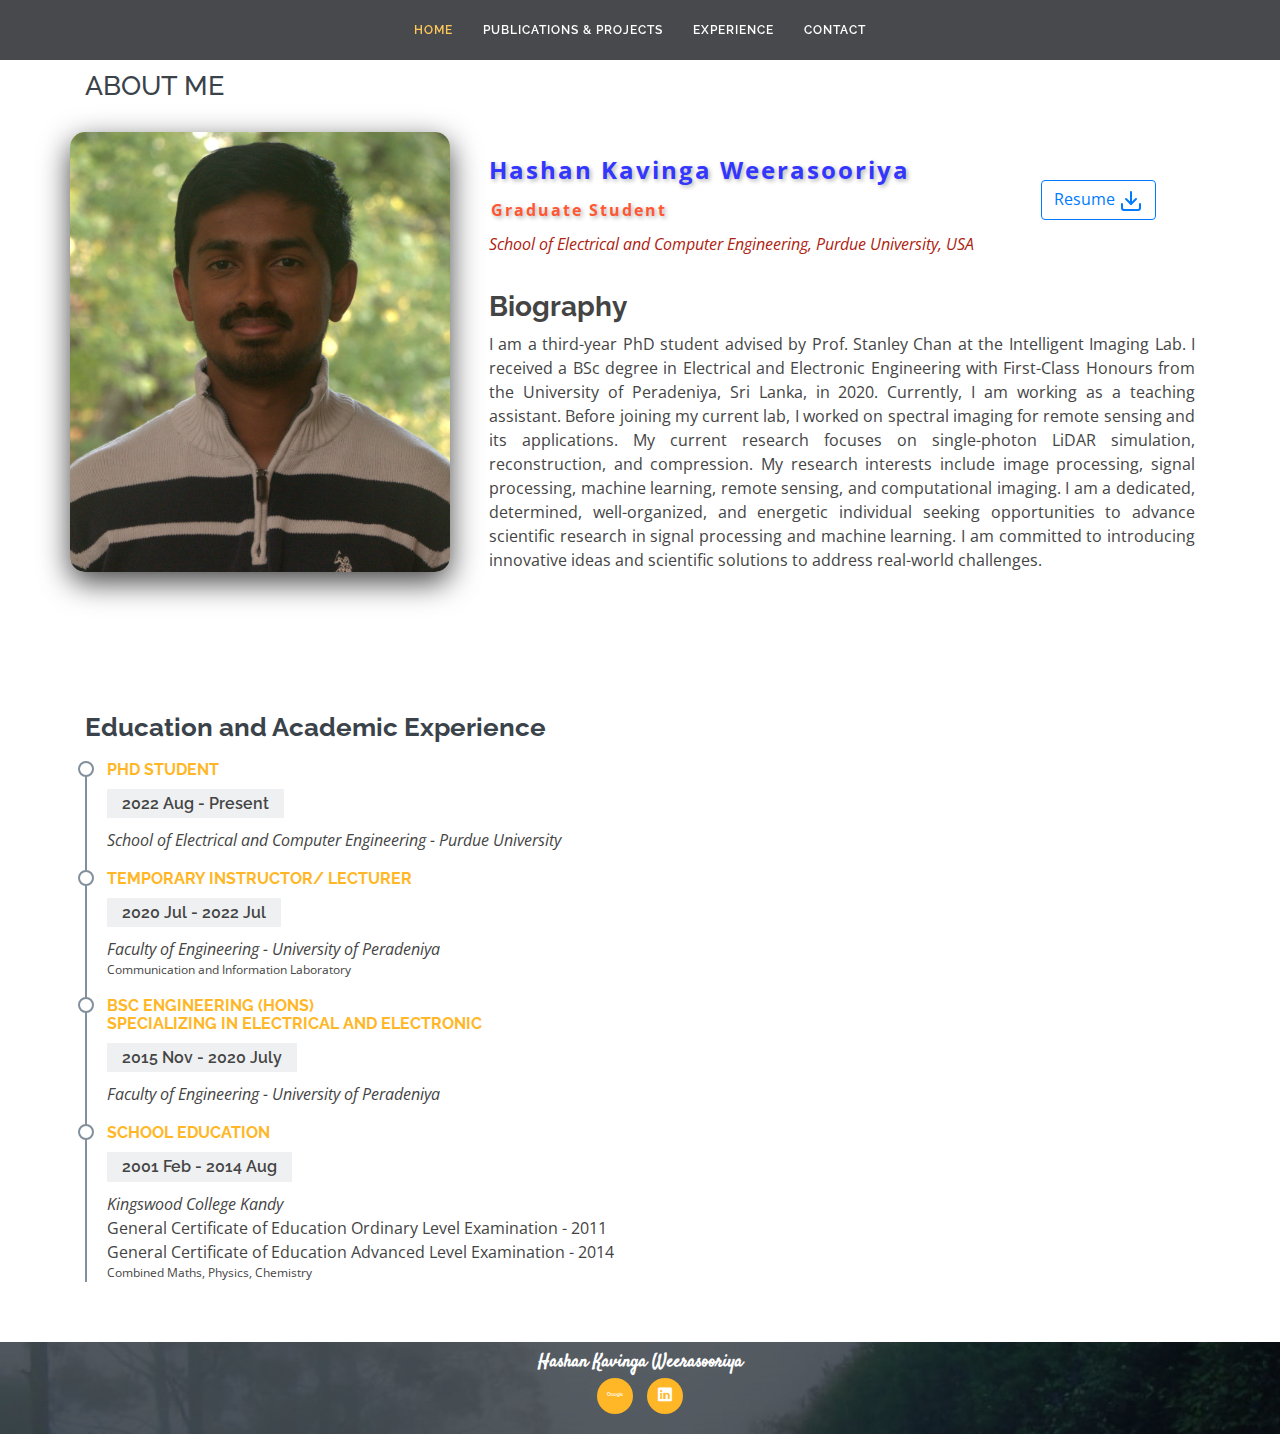
==== commit 74589c7e: "all the changes before the trip" ====
--- a/index.html
+++ b/index.html
@@ -64,7 +64,7 @@
           <div class="col-lg-8 d-flex flex-column align-items-stretch">
             <div class="content pl-lg-4 d-flex flex-column justify-content-center">
               <div class="row">
-                <div class="col-lg-9">
+                <div class="col-lg-9 col-sm-9">
                   <ul>
                     <li><span class="highlight-name">Hashan Kavinga Weerasooriya</span></li>
                     <li><span class="position">Graduate Student</span></li>
@@ -74,6 +74,16 @@
                       </span>
                     </li>
                   </ul>
+                </div>
+                <div class="col-lg-3 col-sm-3 mt-5">
+                  <div>
+                    <a target="_blank" href="ADD_PDF_LINK" class="btn btn-outline-primary rounded mb-2"> Resume
+                      <svg xmlns="http://www.w3.org/2000/svg" width="24" height="24" viewBox="0 0 24 24" fill="none" stroke="currentColor" stroke-width="2" stroke-linecap="round" stroke-linejoin="round" class="feather feather-download fea icon-sm">
+                      <path d="M21 15v4a2 2 0 0 1-2 2H5a2 2 0 0 1-2-2v-4"></path>
+                      <polyline points="7 10 12 15 17 10"></polyline>
+                      <line x1="12" y1="15" x2="12" y2="3"></line>
+                    </svg></a>
+                  </div>
                 </div>
               </div>
               <div class="row mt-n4">
@@ -133,23 +143,24 @@
   </main><!-- End #main -->
 
   <!-- ======= Footer ======= -->
-  <footer id="footer">
-    <div class="container">
-      <h3>Hashan Kavinga Weerasooriya</h3>
-      <p>Researcher specializing in signal processing, machine learning, and remote sensing.</p>
-      <div class="social-links">
-        <a href="https://scholar.google.com/citations?user=Oo8KgJsAAAAJ&hl=en" target="_blank" class="google_scholar"><i class="icofont-brand-google"></i></a>
-        <a href="https://www.linkedin.com/in/hashan-kavinga-weerasooriya-012121166/" target="_blank" class="linkedin"><i class="icofont-linkedin"></i></a>
-      </div>
-      <div class="copyright">
-        &copy; 2024 <strong><span>Hashan Kavinga Weerasooriya</span></strong>. All Rights Reserved.
+  <footer id="footer" style="padding: 10px 0; background-color: #f8f9fa; font-size: 14px;">
+    <div class="container text-center">
+      <h3 style="font-size: 18px; margin-bottom: 5px;">Hashan Kavinga Weerasooriya</h3>
+      <div class="social-links" style="margin-bottom: 10px;">
+        <a href="https://scholar.google.com/citations?user=Oo8KgJsAAAAJ&hl=en" target="_blank" class="google_scholar" style="margin: 0 5px; font-size: 16px;">
+          <i class="icofont-brand-google"></i>
+        </a>
+        <a href="https://www.linkedin.com/in/hashan-kavinga-weerasooriya-012121166/" target="_blank" class="linkedin" style="margin: 0 5px; font-size: 16px;">
+          <i class="icofont-linkedin"></i>
+        </a>
       </div>
     </div>
-  </footer><!-- End Footer -->
+  </footer>
 
-  <a href="#" class="back-to-top"><i class="icofont-simple-up"></i></a>
 
-  <!-- Vendor JS Files -->
+  <!-- <a href="#" class="back-to-top"><i class="icofont-simple-up"></i></a> -->
+
+  <!-- Vendor JS Files
   <script src="assets/vendor/jquery/jquery.min.js"></script>
   <script src="assets/vendor/bootstrap/js/bootstrap.bundle.min.js"></script>
   <script src="assets/vendor/jquery.easing/jquery.easing.min.js"></script>
@@ -158,10 +169,10 @@
   <script src="assets/vendor/counterup/counterup.min.js"></script>
   <script src="assets/vendor/owl.carousel/owl.carousel.min.js"></script>
   <script src="assets/vendor/isotope-layout/isotope.pkgd.min.js"></script>
-  <script src="assets/vendor/venobox/venobox.min.js"></script>
+  <script src="assets/vendor/venobox/venobox.min.js"></script> -->
 
-  <!-- Template Main JS File -->
-  <script src="assets/js/main.js"></script>
+  <!-- Template Main JS File
+  <script src="assets/js/main.js"></script> -->
 
 </body>
 
--- a/assets/css/style.css
+++ b/assets/css/style.css
@@ -409,9 +409,20 @@
   position: relative;
 }
 
-.section-title h2 {
+.section-title h1 {
   font-size: 32px;
   font-weight: 700;
+  text-transform: uppercase;
+  margin-bottom: 20px;
+  padding-bottom: 0;
+  color: #8d0707;
+  position: relative;
+  z-index: 2;
+}
+
+.section-title h2 {
+  font-size: 27px;
+  font-weight: 500;
   text-transform: uppercase;
   margin-bottom: 20px;
   padding-bottom: 0;
@@ -1255,3 +1266,23 @@
 #footer .credits {
   font-size: 13px;
 }
+
+.services .p-icon-box {
+  height: auto; /* Automatically adjusts the height based on content */
+  padding: 30px; /* Padding inside the box */
+  position: relative;
+  overflow: hidden;
+  background: #fff;
+  box-shadow: 0 10px 29px 0 rgba(68, 88, 144, 0.1);
+  transition: all 0.3s ease-in-out;
+  border: 1px solid #fff;
+  margin-bottom: 10px;
+}
+
+.p-icon-box h5, p{
+  margin: 0;
+}
+
+.p-img{
+  width: 100%;
+}